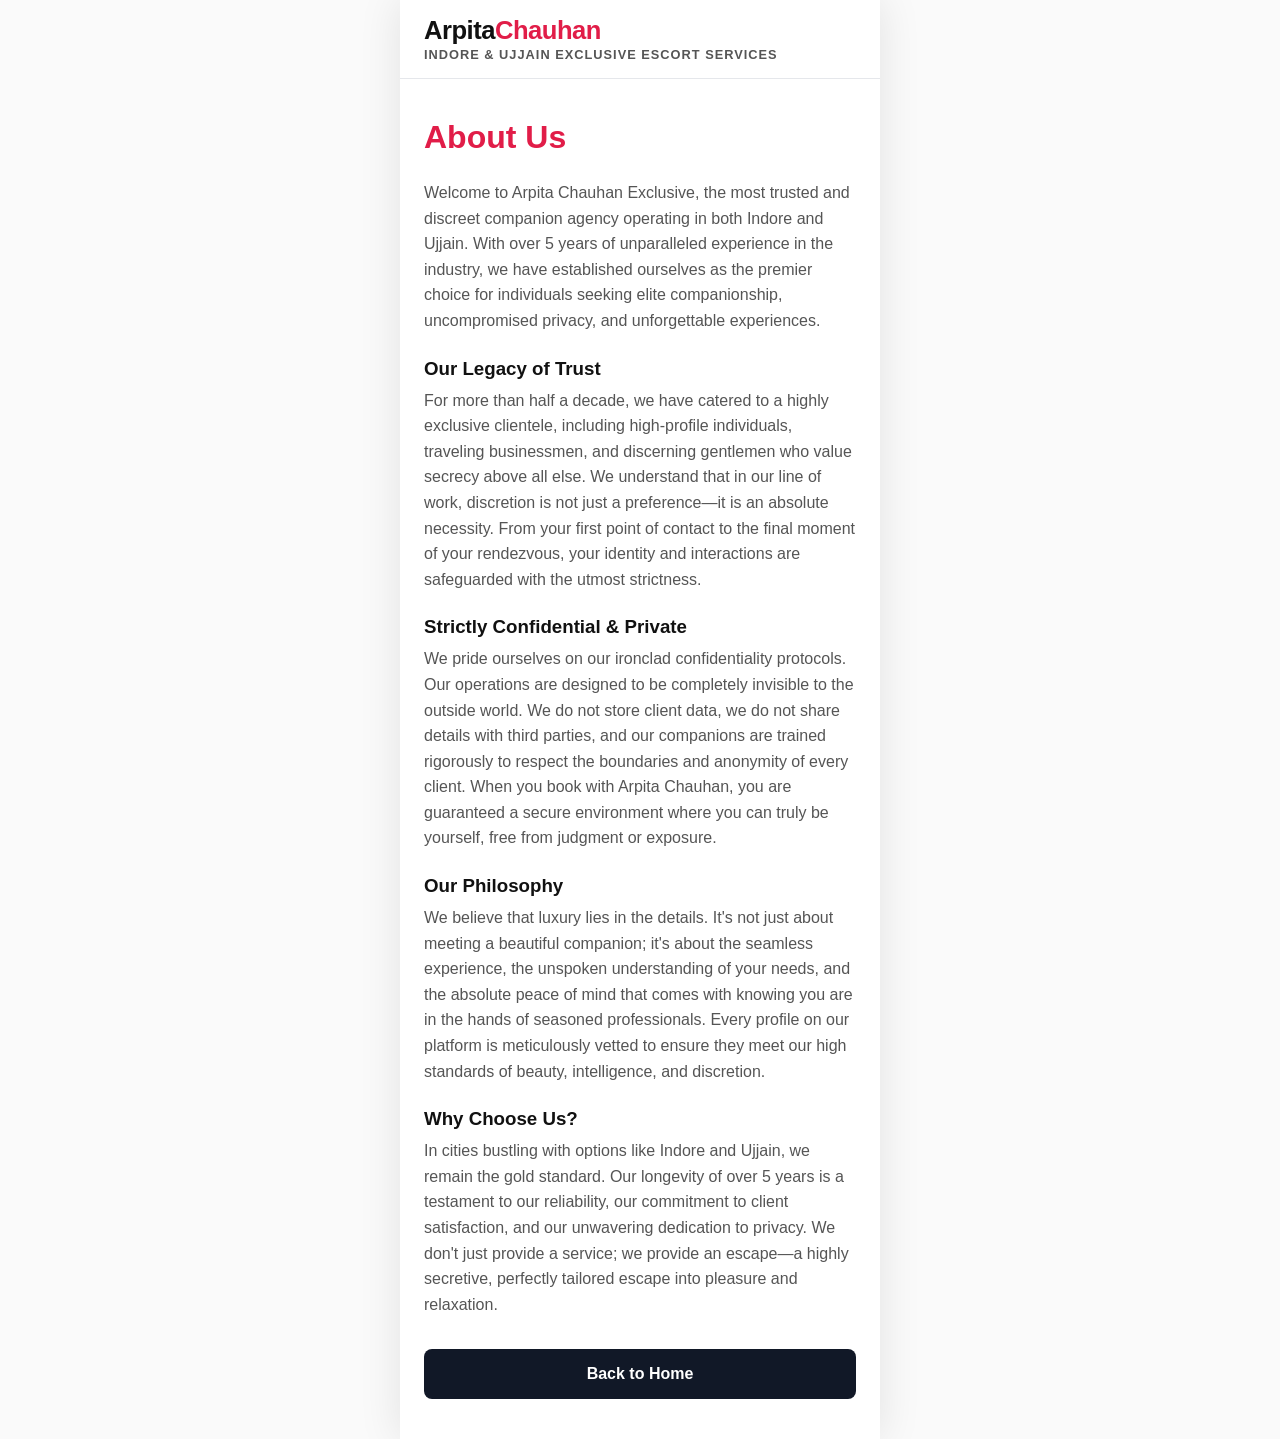
==== about.html @ 40e75dcd "Add files via upload" ====
<!DOCTYPE html>
<html lang="en">
<head>
    <meta charset="UTF-8">
    <meta name="viewport" content="width=device-width, initial-scale=1.0, maximum-scale=1.0, user-scalable=no">
    <link rel="icon" type="image/jpeg" href="images/logo/logo.jpg">
    <link rel="icon" href="data:image/svg+xml,<svg xmlns='http://www.w3.org/2000/svg' viewBox='0 0 100 100'><text y='.9em' font-size='90'>💖</text></svg>">
    <title>About Us | Arpita Chauhan</title>
    <link rel="stylesheet" href="css/style.css">
</head>
<body data-theme="light">
    <div class="app-container">
        <header>
            <div class="logo-container">
                <a href="index.html" style="text-decoration: none;">
                    <div class="logo">Arpita<span>Chauhan</span></div>
                    <div class="sub-logo">Indore & Ujjain Exclusive Escort Services</div>
                </a>
            </div>
        </header>

        <main class="legal-page fade-up visible">
            <h1>About Us</h1>
            
            <p>Welcome to Arpita Chauhan Exclusive, the most trusted and discreet companion agency operating in both Indore and Ujjain. With over 5 years of unparalleled experience in the industry, we have established ourselves as the premier choice for individuals seeking elite companionship, uncompromised privacy, and unforgettable experiences.</p>
            
            <h3>Our Legacy of Trust</h3>
            <p>For more than half a decade, we have catered to a highly exclusive clientele, including high-profile individuals, traveling businessmen, and discerning gentlemen who value secrecy above all else. We understand that in our line of work, discretion is not just a preference—it is an absolute necessity. From your first point of contact to the final moment of your rendezvous, your identity and interactions are safeguarded with the utmost strictness.</p>
            
            <h3>Strictly Confidential & Private</h3>
            <p>We pride ourselves on our ironclad confidentiality protocols. Our operations are designed to be completely invisible to the outside world. We do not store client data, we do not share details with third parties, and our companions are trained rigorously to respect the boundaries and anonymity of every client. When you book with Arpita Chauhan, you are guaranteed a secure environment where you can truly be yourself, free from judgment or exposure.</p>
            
            <h3>Our Philosophy</h3>
            <p>We believe that luxury lies in the details. It's not just about meeting a beautiful companion; it's about the seamless experience, the unspoken understanding of your needs, and the absolute peace of mind that comes with knowing you are in the hands of seasoned professionals. Every profile on our platform is meticulously vetted to ensure they meet our high standards of beauty, intelligence, and discretion.</p>

            <h3>Why Choose Us?</h3>
            <p>In cities bustling with options like Indore and Ujjain, we remain the gold standard. Our longevity of over 5 years is a testament to our reliability, our commitment to client satisfaction, and our unwavering dedication to privacy. We don't just provide a service; we provide an escape—a highly secretive, perfectly tailored escape into pleasure and relaxation.</p>
            
            <a href="index.html" class="action-btn btn-call" style="margin-top: 2rem;">Back to Home</a>
        </main>
    </div>
</body>
</html>
---- css/style.css ----
:root {
    --bg-color: #FAFAFA;
    --app-bg: #FFFFFF;
    --text-main: #111111;
    --text-light: #555555;
    --accent: #E11D48; /* Pinkish Red */
    --accent-light: #FFF1F2;
    --call-btn: #111827;
    --wa-btn: #25D366;
    --border: #E5E7EB;
    --footer-bg: #111111;
    --card-bg: #FFFFFF;
}

/* Dark Mode Variables */
[data-theme="dark"] {
    --bg-color: #0A0A0A;
    --app-bg: #121212;
    --text-main: #F3F4F6;
    --text-light: #9CA3AF;
    --accent-light: #3F0E1A; 
    --border: #2D3748;
    --call-btn: #374151;
    --card-bg: #1E1E1E;
}

* { margin: 0; padding: 0; box-sizing: border-box; font-family: -apple-system, BlinkMacSystemFont, "Segoe UI", Roboto, Helvetica, Arial, sans-serif; }

html { scroll-behavior: smooth; scroll-padding-top: 80px; }
body { background-color: var(--bg-color); color: var(--text-main); display: flex; justify-content: center; overflow-x: hidden; transition: background-color 0.3s; }

/* Mobile App Wrapper */
.app-container {
    width: 100%; max-width: 480px; 
    background-color: var(--app-bg); min-height: 100vh;
    box-shadow: 0 0 40px rgba(0,0,0,0.1); position: relative; overflow-x: hidden;
    transition: background-color 0.3s;
}

/* Scroll Animation Classes */
.fade-up { opacity: 0; transform: translateY(30px); transition: opacity 0.8s ease-out, transform 0.8s ease-out; }
.fade-up.visible { opacity: 1; transform: translateY(0); }

/* Age Verification */
.age-modal { position: fixed; top: 0; left: 0; width: 100%; height: 100%; background: rgba(0, 0, 0, 0.9); backdrop-filter: blur(10px); display: flex; justify-content: center; align-items: center; z-index: 9999; padding: 1.5rem; }
.age-content { background: var(--app-bg); padding: 2.5rem 2rem; border-radius: 16px; text-align: center; width: 100%; max-width: 400px; }
.age-content h1 { font-size: 1.8rem; margin-bottom: 1rem; color: var(--accent); }
.age-content p { color: var(--text-light); margin-bottom: 2rem; font-size: 1rem; line-height: 1.5; }
.btn-age { width: 100%; padding: 1rem; border: none; border-radius: 8px; font-size: 1.1rem; font-weight: bold; cursor: pointer; margin-bottom: 1rem; }
.btn-enter { background: var(--accent); color: white; }
.btn-exit { background: var(--border); color: var(--text-main); }

/* Header & Hamburger */
header {
    padding: 1rem 1.5rem; display: flex; justify-content: space-between; align-items: center;
    border-bottom: 1px solid var(--border); position: sticky; top: 0;
    background: var(--app-bg); z-index: 100;
}
.logo-container { display: flex; flex-direction: column; align-items: flex-start; }
.logo { font-size: 1.6rem; font-weight: 900; color: var(--text-main); letter-spacing: -0.5px; }
.logo span { color: var(--accent); }
.sub-logo { font-size: 0.8rem; color: var(--text-light); font-weight: 600; text-transform: uppercase; letter-spacing: 1px; margin-top: 2px; }

.hamburger { background: none; border: none; font-size: 1.8rem; color: var(--text-main); cursor: pointer; }

/* Sidebar Drawer */
.sidebar {
    position: fixed; top: 0; right: -100%; width: 280px; height: 100vh;
    background: var(--card-bg); z-index: 1000; transition: right 0.3s ease;
    box-shadow: -5px 0 15px rgba(0,0,0,0.1); display: flex; flex-direction: column;
}
.sidebar.active { right: 0; }
.sidebar-overlay {
    position: fixed; top: 0; left: 0; width: 100%; height: 100%;
    background: rgba(0,0,0,0.5); z-index: 999; display: none; opacity: 0;
    transition: opacity 0.3s ease;
}
.sidebar-overlay.active { display: block; opacity: 1; }
.close-sidebar { align-self: flex-end; padding: 1rem; background: none; border: none; font-size: 2rem; color: var(--text-main); cursor: pointer; }
.sidebar-content { padding: 1rem 1.5rem; display: flex; flex-direction: column; gap: 1rem; }
.sidebar-item {
    text-decoration: none; color: var(--text-main); font-size: 1.1rem; font-weight: 600;
    padding: 1rem 0; border-bottom: 1px solid var(--border); display: block; background: none; border-top: none; border-left: none; border-right: none; text-align: left; cursor: pointer; width: 100%;
}

/* Hero Section */
.hero { position: relative; padding: 4.5rem 1.5rem; text-align: center; background-size: cover; background-position: center; transition: background-image 1s ease-in-out; min-height: 320px; display: flex; flex-direction: column; justify-content: center; }
.hero-overlay { position: absolute; top: 0; left: 0; width: 100%; height: 100%; background: rgba(0, 0, 0, 0.6); z-index: 1; }
.hero-content { position: relative; z-index: 2; color: white; }
.hero h2 { font-size: 2.2rem; line-height: 1.2; margin-bottom: 1rem; font-weight: 800; }
.hero p { font-size: 1.05rem; line-height: 1.6; color: #E5E7EB; }

.location-badge { display: inline-block; background: #FFFFFF; color: var(--accent); border: 2px solid var(--accent); padding: 0.35rem 1.2rem; border-radius: 25px; font-weight: 800; font-size: 0.85rem; margin-bottom: 1.5rem; box-shadow: 0 4px 15px rgba(225, 29, 72, 0.2); }

/* Our Services Section */
.services-section { padding: 1.5rem; margin-top: 1rem; }
.services-section h3 { font-size: 1.4rem; margin-bottom: 1rem; text-align: center; color: var(--text-main); }
.service-list { list-style: none; display: flex; flex-direction: column; gap: 0.8rem; }
.service-list li { background: var(--card-bg); padding: 1rem; border-radius: 8px; border: 1px solid var(--border); font-size: 0.95rem; font-weight: 600; display: flex; justify-content: space-between; align-items: center; color: var(--text-main); }
.service-list li::after { content: '♥'; color: var(--accent); font-weight: bold; font-size: 1.2rem;}

/* Brighter Heart Line Animation */
.heart-line-container { width: 100%; height: 40px; position: relative; overflow: hidden; margin: 1rem 0; display: flex; align-items: center; justify-content: center; opacity: 1; }
.heart-line { width: 100%; height: 2px; background: linear-gradient(90deg, transparent, var(--accent), transparent); position: absolute; }
.heart-icon { font-size: 24px; color: var(--accent); animation: pulse 1.2s infinite; background: var(--app-bg); padding: 0 15px; z-index: 2; text-shadow: 0 0 10px rgba(225, 29, 72, 0.5); }
@keyframes pulse { 0% { transform: scale(1); } 50% { transform: scale(1.3); } 100% { transform: scale(1); } }

/* Intro Section */
.intro-section { padding: 0 1.5rem 1rem 1.5rem; text-align: center; }
.intro-section h3 { font-size: 1.3rem; margin-bottom: 0.5rem; color: var(--text-main); }
.intro-section p { color: var(--text-light); font-size: 0.95rem; line-height: 1.6; }

/* Profiles Grid */
.profiles { padding: 1rem 1.5rem; display: flex; flex-direction: column; gap: 2.5rem; }
.profile-card { background: var(--card-bg); border-radius: 12px; overflow: hidden; border: 1px solid var(--border); box-shadow: 0 4px 15px rgba(0,0,0,0.06); }

/* --- HARDCODED 4:5 ASPECT RATIO --- */
.img-container { 
    width: 100%; 
    aspect-ratio: 4 / 5; /* Forces the box to always be 4:5 */
    position: relative; 
    background: var(--border); 
    overflow: hidden;
}
.img-container img { 
    width: 100%; 
    height: 100%; 
    object-fit: cover; /* Crops any image to perfectly fill the 4:5 space without distortion */
    object-position: center; /* Keeps the subject centered */
}

/* Profile Info & Bubbles */
.profile-info { padding: 1.5rem 1.2rem; text-align: center; }
.profile-info h3 { font-size: 1.5rem; margin-bottom: 0.5rem; color: var(--text-main); }
.service-bubbles { display: flex; flex-wrap: wrap; justify-content: center; gap: 0.5rem; margin-top: 0.8rem; }
.bubble { background: var(--accent-light); color: var(--accent); padding: 0.4rem 0.8rem; border-radius: 20px; font-size: 0.85rem; font-weight: 600; }

/* Direct Action Buttons */
.actions { display: flex; gap: 0.8rem; padding: 0 1.2rem 1.5rem 1.2rem; }
.action-btn { flex: 1; padding: 1rem 0; border: none; border-radius: 8px; font-weight: bold; font-size: 1rem; cursor: pointer; text-decoration: none; text-align: center; display: flex; justify-content: center; align-items: center; gap: 0.5rem; color: white; }
.btn-call { background: var(--call-btn); }
.btn-whatsapp { background: var(--wa-btn); }

/* Detailed Footer */
footer { background: var(--footer-bg); color: white; margin-top: 1rem; }
.footer-content { padding: 3rem 1.5rem; text-align: center; }
.footer-content h3 { font-size: 1.8rem; color: var(--accent); margin-bottom: 0.2rem; }
.footer-content > p { color: #A1A1AA; margin-bottom: 2rem; font-size: 0.95rem; }
.contact-info { background: #1F2937; padding: 1.5rem; border-radius: 12px; text-align: left; border: 1px solid #374151; margin-bottom: 2rem; }
.contact-title { color: var(--accent) !important; font-weight: bold; margin-bottom: 1rem !important; font-size: 1.1rem !important; text-align: center; }
.contact-info p { margin-bottom: 0.8rem; font-size: 0.95rem; color: #E5E7EB; }
.footer-links { margin-bottom: 1rem; }
.footer-links a { color: #A1A1AA; text-decoration: none; font-size: 0.9rem; padding: 0 0.5rem; }
.footer-bottom { background: #000000; padding: 1.5rem; text-align: center; font-size: 0.8rem; color: #71717A; }

/* Legal Pages Styling */
.legal-page { padding: 2.5rem 1.5rem; min-height: 80vh;}
.legal-page h1 { color: var(--accent); margin-bottom: 1.5rem; }
.legal-page h3 { color: var(--text-main); margin-top: 1.5rem; margin-bottom: 0.5rem; }
.legal-page p { color: var(--text-light); line-height: 1.6; margin-bottom: 1rem; }
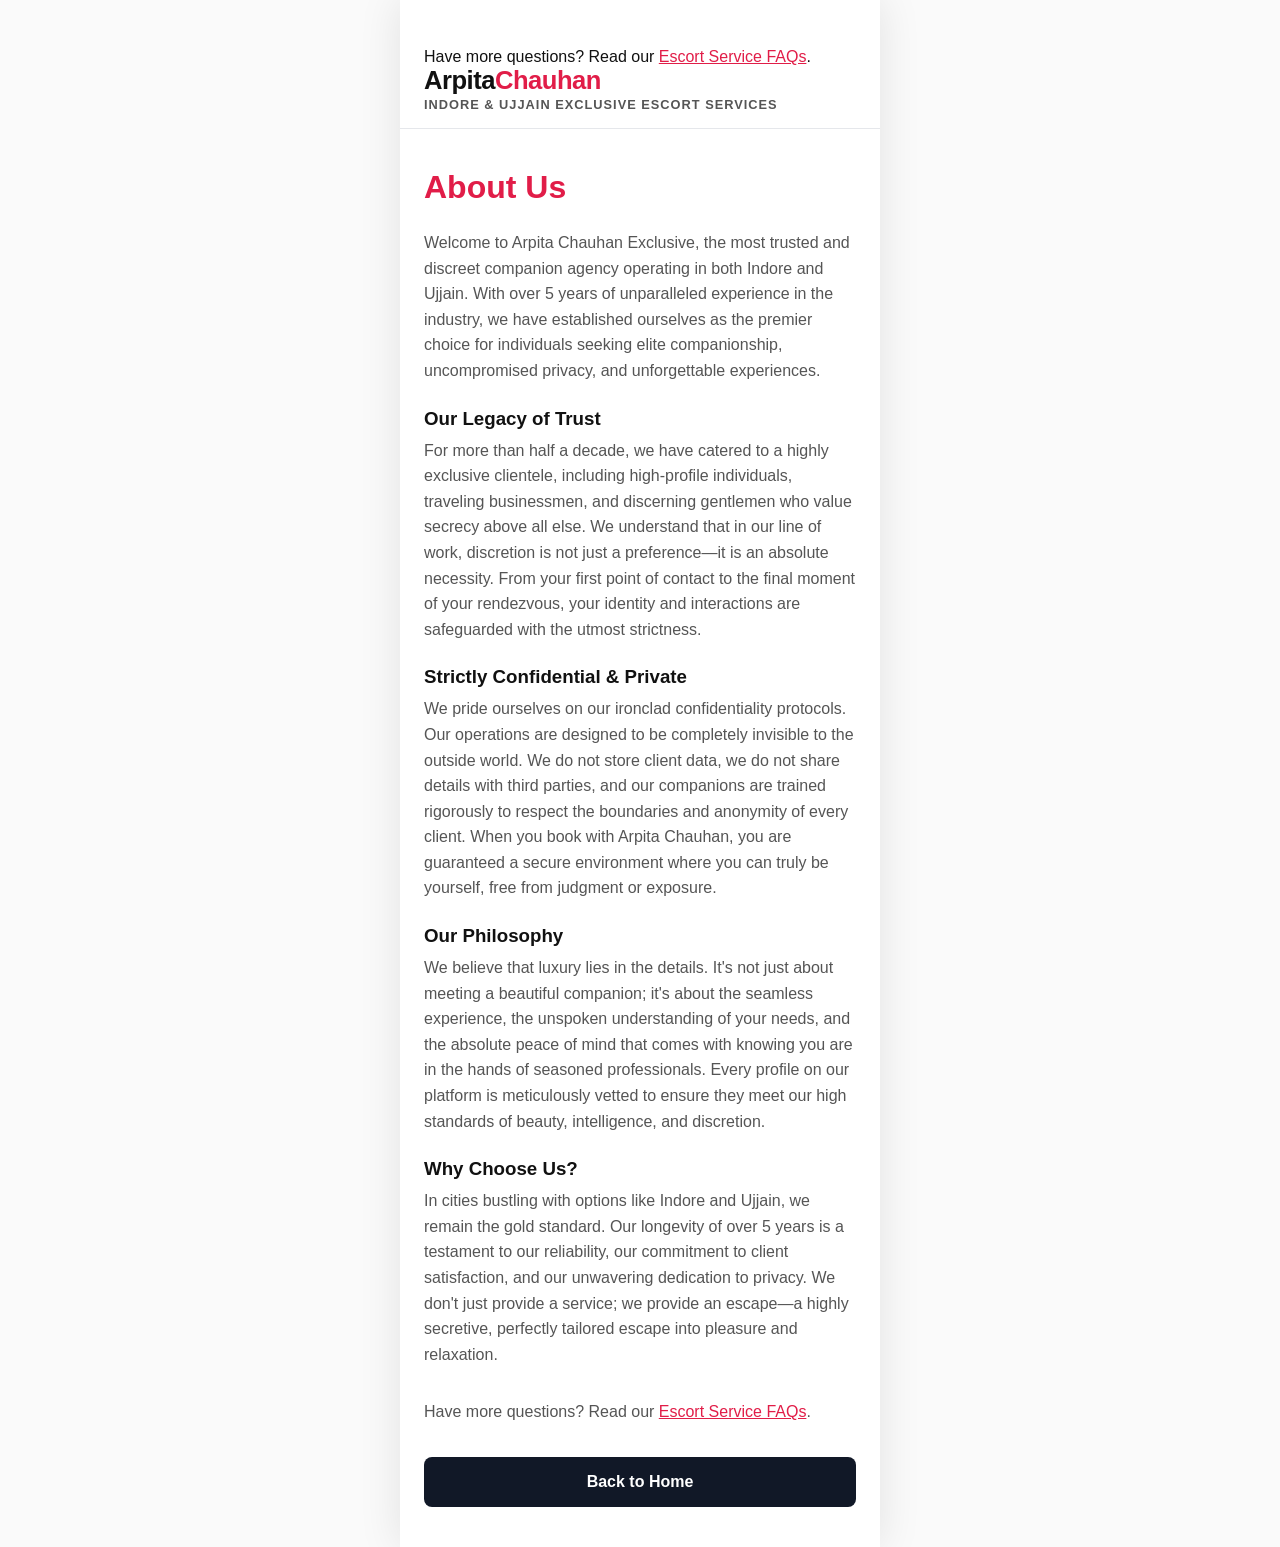
==== commit 32b4ed82: "Add FAQ link to About Us page Added a FAQ section link to the About Us page." ====
--- a/about.html
+++ b/about.html
@@ -12,7 +12,8 @@
     <div class="app-container">
         <header>
             <div class="logo-container">
-                <a href="index.html" style="text-decoration: none;">
+                <p style="margin-top:2rem;">Have more questions? Read our <a href="faq.html" style="color:var(--accent);">Escort Service FAQs</a>.</p>
+            <a href="index.html" style="text-decoration: none;">
                     <div class="logo">Arpita<span>Chauhan</span></div>
                     <div class="sub-logo">Indore & Ujjain Exclusive Escort Services</div>
                 </a>
@@ -36,6 +37,7 @@
             <h3>Why Choose Us?</h3>
             <p>In cities bustling with options like Indore and Ujjain, we remain the gold standard. Our longevity of over 5 years is a testament to our reliability, our commitment to client satisfaction, and our unwavering dedication to privacy. We don't just provide a service; we provide an escape—a highly secretive, perfectly tailored escape into pleasure and relaxation.</p>
             
+            <p style="margin-top:2rem;">Have more questions? Read our <a href="faq.html" style="color:var(--accent);">Escort Service FAQs</a>.</p>
             <a href="index.html" class="action-btn btn-call" style="margin-top: 2rem;">Back to Home</a>
         </main>
     </div>
